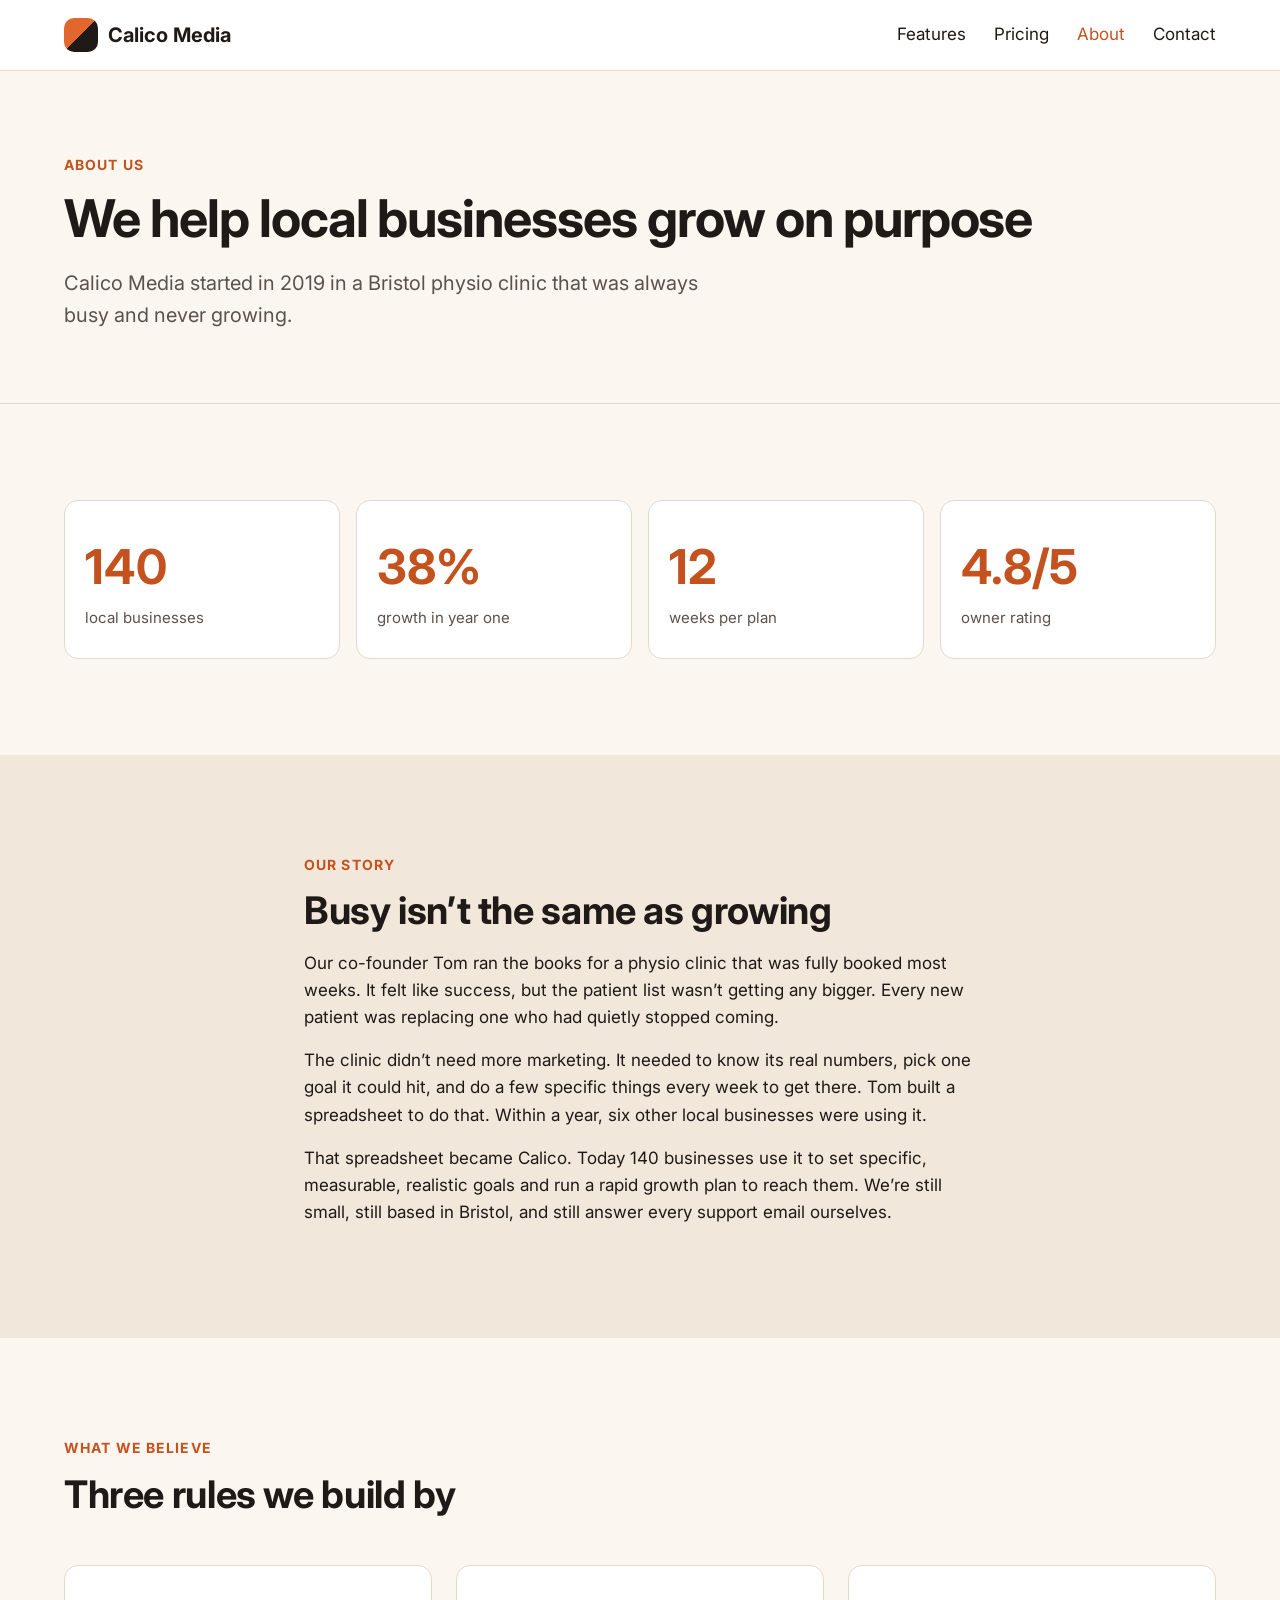
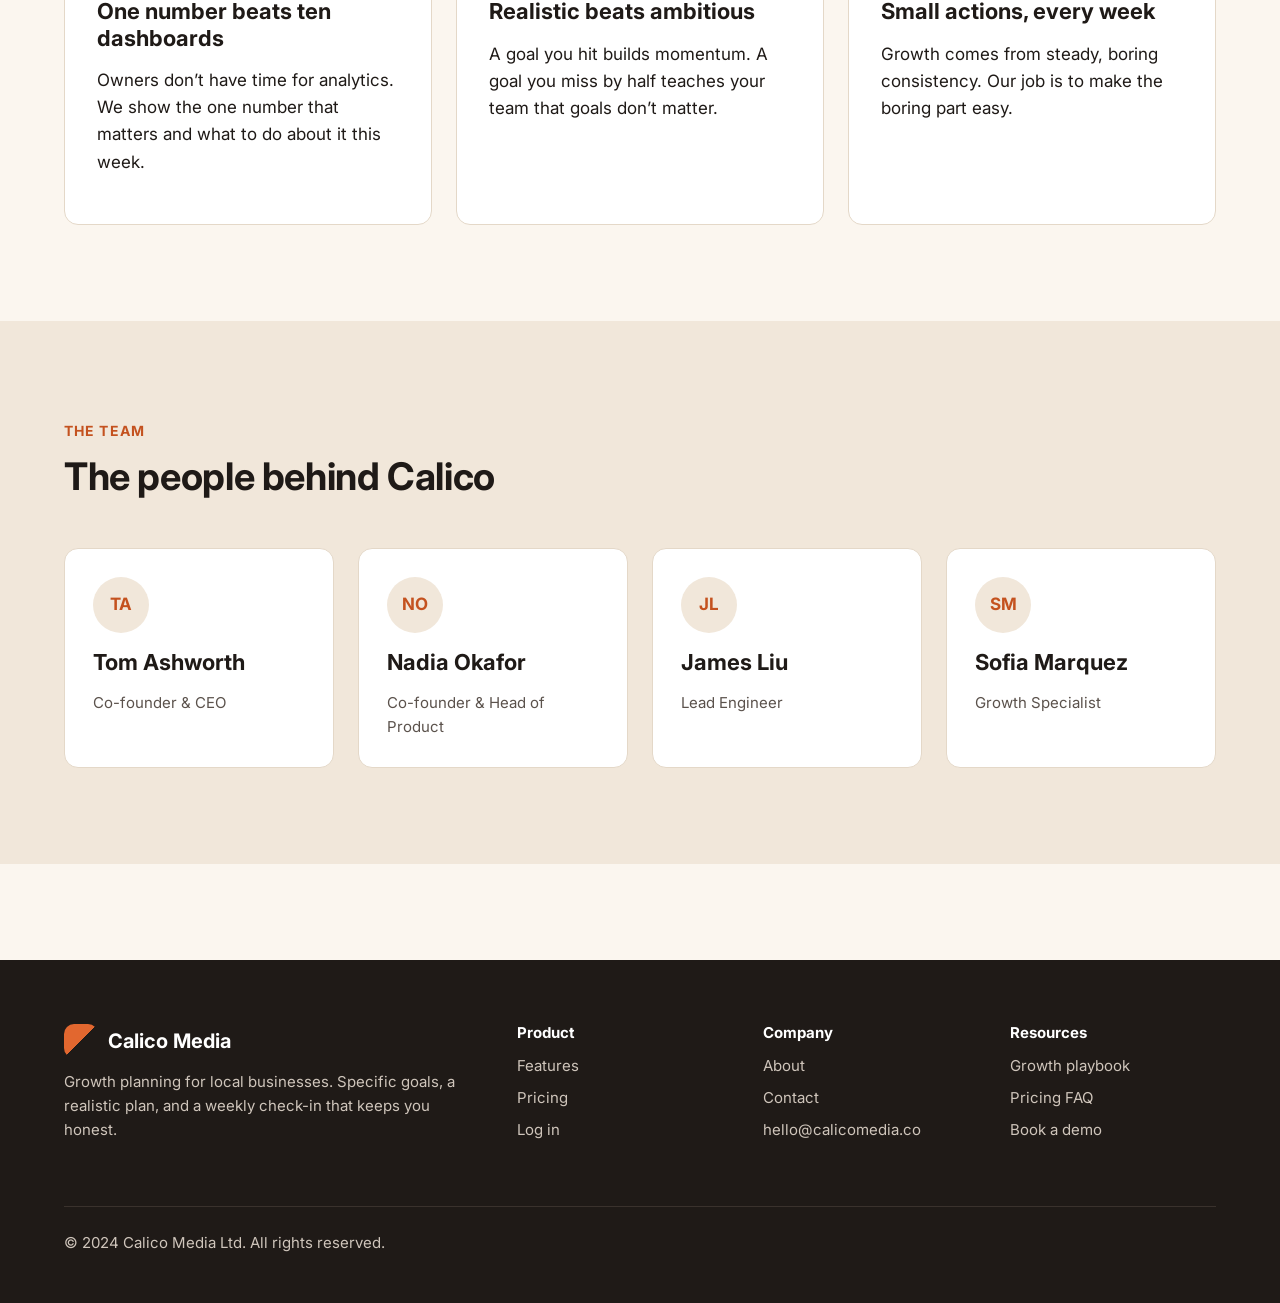
==== public/about.html @ 6a1b1b34 "fixed responsiveness, bugs" ====
<!DOCTYPE html>
<html lang="en">
<head>
  <meta charset="utf-8">
  <meta name="viewport" content="width=device-width, initial-scale=1">
  <title>About | Calico Media</title>
  <meta name="description" content="Calico Media builds growth planning software for local businesses. Here is who we are and why we started.">
  <link rel="preconnect" href="https://fonts.googleapis.com">
  <link rel="preconnect" href="https://fonts.gstatic.com" crossorigin>
  <link href="https://fonts.googleapis.com/css2?family=Inter:wght@100;200;300;400;500;600;700;800;900&display=swap" rel="stylesheet">
  <link rel="stylesheet" href="css/styles.css">
</head>
<body>
  <header class="site-header">
    <div class="container">
      <a class="logo" href="index.html"><span class="logo-mark"></span>Calico Media</a>
      <nav aria-label="Main">
        <ul class="nav-links">
          <li><a href="features.html">Features</a></li>
          <li><a href="pricing.html">Pricing</a></li>
          <li><a href="about.html" aria-current="page">About</a></li>
          <li><a href="contact.html">Contact</a></li>
        </ul>
      </nav>
    </div>
  </header>

  <main>
    <section class="page-header">
      <div class="container">
        <span class="eyebrow">About us</span>
        <h1>We help local businesses grow on purpose</h1>
        <p class="lead">Calico Media started in 2019 in a Bristol physio clinic that was always busy and never growing.</p>
      </div>
    </section>

    <section class="section">
      <div class="container">
        <div class="stats">
          <div class="stat">
            <span class="stat-number">140</span>
            <span class="stat-label">local businesses</span>
          </div>
          <div class="stat">
            <span class="stat-number">38%</span>
            <span class="stat-label">growth in year one</span>
          </div>
          <div class="stat">
            <span class="stat-number">12</span>
            <span class="stat-label">weeks per plan</span>
          </div>
          <div class="stat">
            <span class="stat-number">4.8/5</span>
            <span class="stat-label">owner rating</span>
          </div>
        </div>
      </div>
    </section>

    <section class="section section--sand">
      <div class="container prose">
        <span class="eyebrow">Our story</span>
        <h2>Busy isn&rsquo;t the same as growing</h2>
        <p>Our co-founder Tom ran the books for a physio clinic that was fully booked most weeks. It felt like success, but the patient list wasn&rsquo;t getting any bigger. Every new patient was replacing one who had quietly stopped coming.</p>
        <p>The clinic didn&rsquo;t need more marketing. It needed to know its real numbers, pick one goal it could hit, and do a few specific things every week to get there. Tom built a spreadsheet to do that. Within a year, six other local businesses were using it.</p>
        <p>That spreadsheet became Calico. Today 140 businesses use it to set specific, measurable, realistic goals and run a rapid growth plan to reach them. We&rsquo;re still small, still based in Bristol, and still answer every support email ourselves.</p>
      </div>
    </section>

    <section class="section">
      <div class="container">
        <div class="section-intro">
          <span class="eyebrow">What we believe</span>
          <h2>Three rules we build by</h2>
        </div>
        <div class="steps">
          <div class="step">
            <h3>One number beats ten dashboards</h3>
            <p>Owners don&rsquo;t have time for analytics. We show the one number that matters and what to do about it this week.</p>
          </div>
          <div class="step">
            <h3>Realistic beats ambitious</h3>
            <p>A goal you hit builds momentum. A goal you miss by half teaches your team that goals don&rsquo;t matter.</p>
          </div>
          <div class="step">
            <h3>Small actions, every week</h3>
            <p>Growth comes from steady, boring consistency. Our job is to make the boring part easy.</p>
          </div>
        </div>
      </div>
    </section>

    <section class="section section--sand">
      <div class="container">
        <div class="section-intro">
          <span class="eyebrow">The team</span>
          <h2>The people behind Calico</h2>
        </div>
        <div class="team-grid">
          <div class="person">
            <div class="avatar">TA</div>
            <h3>Tom Ashworth</h3>
            <p>Co-founder &amp; CEO</p>
          </div>
          <div class="person">
            <div class="avatar">NO</div>
            <h3>Nadia Okafor</h3>
            <p>Co-founder &amp; Head of Product</p>
          </div>
          <div class="person">
            <div class="avatar">JL</div>
            <h3>James Liu</h3>
            <p>Lead Engineer</p>
          </div>
          <div class="person">
            <div class="avatar">SM</div>
            <h3>Sofia Marquez</h3>
            <p>Growth Specialist</p>
          </div>
        </div>
      </div>
    </section>
  </main>

  <footer class="site-footer">
    <div class="container">
      <div class="footer-grid">
        <div>
          <a class="logo" href="index.html"><span class="logo-mark"></span>Calico Media</a>
          <p>Growth planning for local businesses. Specific goals, a realistic plan, and a weekly check-in that keeps you honest.</p>
        </div>
        <div>
          <h4>Product</h4>
          <ul>
            <li><a href="features.html">Features</a></li>
            <li><a href="pricing.html">Pricing</a></li>
            <li><a href="https://app.calicomedia.co/login">Log in</a></li>
          </ul>
        </div>
        <div>
          <h4>Company</h4>
          <ul>
            <li><a href="about.html">About</a></li>
            <li><a href="contact.html">Contact</a></li>
            <li><a href="mailto:hello@calicomedia.co">hello@calicomedia.co</a></li>
          </ul>
        </div>
        <div>
          <h4>Resources</h4>
          <ul>
            <li><a href="index.html#playbook">Growth playbook</a></li>
            <li><a href="pricing.html#faq">Pricing FAQ</a></li>
            <li><a href="contact.html">Book a demo</a></li>
          </ul>
        </div>
      </div>
      <div class="footer-bottom">
        <p>&copy; 2024 Calico Media Ltd. All rights reserved.</p>
      </div>
    </div>
  </footer>
</body>
</html>
---- public/css/styles.css ----
/* Calico Media marketing site */

:root {
  --ink: #1f1a17;
  --ink-soft: #5b524c;
  --cream: #fbf6ef;
  --sand: #f1e7da;
  --white: #ffffff;
  --orange: #e2672f;
  --orange-dark: #c4521f;
  --teal: #1f6f6b;
  --line: #e4d8c8;
  --radius: 14px;
}

*,
*::before,
*::after {
  box-sizing: border-box;
}
.btn__menu {
  display: none;
  color: orangered;
}
body {
  margin: 0;
  font-family:
    "Inter",
    -apple-system,
    BlinkMacSystemFont,
    "Segoe UI",
    sans-serif;
  font-weight: 400;
  font-size: 17px;
  line-height: 1.6;
  color: var(--ink);
  background: var(--cream);
}

h1,
h2,
h3,
h4 {
  font-weight: 700;
  line-height: 1.2;
  margin: 0 0 16px;
}

h1 {
  font-size: 52px;
  letter-spacing: -0.02em;
}

h2 {
  font-size: 38px;
  letter-spacing: -0.01em;
}

h3 {
  font-size: 22px;
}

p {
  margin: 0 0 16px;
}

a {
  color: var(--teal);
}

img {
  max-width: 100%;
}

.container {
  max-width: 1200px;
  margin: 0 auto;
  padding: 0 24px;
}

.section {
  padding: 96px 0;
}

.section--sand {
  background: var(--sand);
}

.eyebrow {
  display: inline-block;
  font-size: 14px;
  font-weight: 700;
  letter-spacing: 0.08em;
  text-transform: uppercase;
  color: var(--orange-dark);
  margin-bottom: 12px;
}

.lead {
  font-size: 20px;
  color: var(--ink-soft);
  max-width: 640px;
}

.section-intro {
  max-width: 680px;
  margin-bottom: 48px;
}

.btn {
  display: inline-block;
  padding: 14px 26px;
  border-radius: 999px;
  background: var(--orange);
  color: var(--white);
  font-weight: 700;
  text-decoration: none;
  border: 0;
  font-size: 16px;
  font-family: inherit;
  cursor: pointer;
}

.btn:hover {
  background: var(--orange-dark);
}

.btn--ghost {
  background: transparent;
  color: inherit;
  box-shadow: inset 0 0 0 2px currentColor;
}

.btn--ghost:hover {
  background: rgba(255, 255, 255, 0.1);
}

/* Header */

.site-header {
  background: var(--white);
  border-bottom: 1px solid var(--line);
}

.site-header .container {
  display: flex;
  flex-wrap: wrap;
  align-items: center;
  justify-content: space-between;
  gap: 12px 32px;
  padding-top: 18px;
  padding-bottom: 18px;
}

.logo {
  display: flex;
  align-items: center;
  gap: 10px;
  flex-shrink: 0;
  font-size: 20px;
  font-weight: 700;
  color: var(--ink);
  text-decoration: none;
}

.logo-mark {
  width: 34px;
  height: 34px;
  border-radius: 10px;
  background: linear-gradient(
    135deg,
    var(--orange) 0%,
    var(--orange) 50%,
    var(--ink) 50%,
    var(--ink) 100%
  );
}

.nav-links {
  display: flex;
  flex-wrap: wrap;
  align-items: center;
  gap: 8px 28px;
  list-style: none;
  margin: 0;
  padding: 0;
}

.nav-links a {
  color: var(--ink);
  text-decoration: none;
}

.nav-links a:hover,
.nav-links a[aria-current="page"] {
  color: var(--orange-dark);
}

.site-header--home {
  background: var(--ink);
  border-bottom: 0;
}

.site-header--home .logo,
.site-header--home .nav-links a {
  color: var(--white);
}

.site-header--home .logo-mark {
  background: linear-gradient(
    135deg,
    var(--orange) 0%,
    var(--orange) 50%,
    var(--white) 50%,
    var(--white) 100%
  );
}

.site-header--home .container {
  flex-wrap: nowrap;
}

.site-header--home nav {
  min-width: 0;
}

.site-header--home .nav-links {
  flex-wrap: nowrap;
  gap: 0;
}

.site-header--home .nav-links li {
  min-width: 0;
}

.site-header--home .nav-links a {
  display: block;
  padding: 0 14px;
  white-space: nowrap;
}

.site-header--home .nav-links li:last-child {
  flex-shrink: 0;
}

.site-header--home .nav-links .btn {
  margin-left: 12px;
  padding: 10px 20px;
}

/* Home hero */

.hero {
  background: var(--ink);
  color: var(--white);
  padding: 56px 0 88px;
}

.hero-inner {
  display: flex;
  align-items: center;
  gap: 56px;
}

.hero-text {
  flex: 1;
}

.hero-text .lead {
  color: #d9cfc5;
}

.hero-actions {
  display: flex;
  flex-wrap: wrap;
  gap: 12px;
  margin-top: 32px;
}

.hero-media {
  width: 600px;
  flex-shrink: 0;
}

.hero-image {
  width: 100%;
  aspect-ratio: 4 / 3;
  object-fit: cover;
  border-radius: var(--radius);
  display: block;
  max-width: 100%;
  max-height: auto;
}

/* Trust strip */

.trust {
  padding: 40px 0;
  border-bottom: 1px solid var(--line);
  text-align: center;
}

.trust p {
  color: var(--ink-soft);
  font-size: 15px;
}

.trust-list {
  display: flex;
  flex-wrap: wrap;
  justify-content: center;
  gap: 12px 40px;
  list-style: none;
  margin: 0;
  padding: 0;
  font-weight: 700;
  font-size: 18px;
  color: #8a7d72;
}

/* Steps */

.steps {
  display: grid;
  grid-template-columns: repeat(auto-fit, minmax(240px, 1fr));
  gap: 24px;
}

.step {
  background: var(--white);
  border: 1px solid var(--line);
  border-radius: var(--radius);
  padding: 32px;
}

.step-number {
  display: inline-flex;
  align-items: center;
  justify-content: center;
  width: 40px;
  height: 40px;
  border-radius: 50%;
  background: var(--sand);
  color: var(--orange-dark);
  font-weight: 700;
  margin-bottom: 16px;
}

/* Check list */

.check-list {
  list-style: none;
  margin: 24px 0 0;
  padding: 0;
}

.check-list li {
  position: relative;
  padding-left: 32px;
  margin-bottom: 14px;
}

.check-list li::before {
  content: "";
  position: absolute;
  left: 0;
  top: 6px;
  width: 16px;
  height: 16px;
  border-radius: 50%;
  background: var(--teal);
  box-shadow: inset 0 0 0 4px #cfe6e4;
}

/* FAQ */

.faq {
  max-width: 820px;
}

.faq details {
  border-top: 1px solid var(--line);
  padding: 20px 0;
}

.faq details:last-child {
  border-bottom: 1px solid var(--line);
}

.faq summary {
  font-weight: 700;
  font-size: 19px;
  cursor: pointer;
}

.faq details p {
  margin-top: 12px;
  color: var(--ink-soft);
}

/* Feature rows */

.feature-row {
  display: grid;
  grid-template-columns: 1fr 1fr;
  gap: 64px;
  align-items: center;
  margin-bottom: 96px;
}

.feature-row:last-child {
  margin-bottom: 0;
}

.feature-row--reverse .feature-media {
  order: 2;
}

.feature-media img {
  display: block;
  width: 100%;
  aspect-ratio: 4 / 3;
  object-fit: cover;
  border-radius: var(--radius);
}

/* Playbook */

.playbook-grid {
  display: grid;
  grid-template-columns: repeat(3, 1fr);
  gap: 28px;
}

/* Card grid */

.card-grid {
  display: grid;
  grid-template-columns: repeat(3, 1fr);
  gap: 28px;
}

.card {
  background: var(--white);
  border: 1px solid var(--line);
  border-radius: var(--radius);
  overflow: hidden;
}

.card img {
  display: block;
  width: 100%;
  aspect-ratio: 16 / 10;
  object-fit: cover;
}

.card-body {
  padding: 24px 28px 28px;
}

.card-body p {
  color: var(--ink-soft);
}

.card-tag {
  font-size: 13px;
  font-weight: 700;
  text-transform: uppercase;
  letter-spacing: 0.06em;
  color: var(--teal);
}

.icon-dot {
  width: 44px;
  height: 44px;
  border-radius: 12px;
  background: var(--sand);
  margin-bottom: 18px;
  position: relative;
}

.icon-dot::after {
  content: "";
  position: absolute;
  inset: 13px;
  border-radius: 50%;
  background: var(--orange);
}

/* CTA band */

.cta-band {
  background: var(--ink);
  color: var(--white);
  border-radius: 24px;
  overflow: hidden;
}

.cta-band img {
  display: block;
  width: 100%;
  aspect-ratio: 21 / 8;
  object-fit: cover;
}

.cta-body {
  padding: 48px;
  display: flex;
  flex-wrap: wrap;
  align-items: center;
  justify-content: space-between;
  gap: 24px;
}

.cta-body h2 {
  margin: 0;
  max-width: 620px;
}

/* Page header (inner pages) */

.page-header {
  padding: 80px 0 56px;
  border-bottom: 1px solid var(--line);
}

/* Pricing */

.pricing-grid {
  display: grid;
  grid-template-columns: repeat(auto-fit, minmax(260px, 1fr));
  gap: 24px;
  align-items: stretch;
}

.pricing-card {
  background: var(--white);
  border: 1px solid var(--line);
  border-radius: var(--radius);
  padding: 36px 32px;
  display: flex;
  flex-direction: column;
}

.pricing-card--featured {
  border: 2px solid var(--orange);
  box-shadow: 0 24px 48px rgba(226, 103, 47, 0.14);
}

.plan-badge {
  align-self: flex-start;
  font-size: 13px;
  font-weight: 700;
  background: var(--orange);
  color: var(--white);
  border-radius: 999px;
  padding: 4px 12px;
  margin-bottom: 16px;
}

.price {
  font-size: 48px;
  font-weight: 700;
  margin: 8px 0 4px;
}

.price small {
  font-size: 17px;
  font-weight: 400;
  color: var(--ink-soft);
}

.pricing-card .check-list {
  flex: 1;
  margin-bottom: 28px;
}

.pricing-card .btn {
  text-align: center;
}

.pricing-note {
  margin-top: 32px;
  color: var(--ink-soft);
  font-size: 15px;
}

/* About */

.stats {
  display: grid;
  grid-template-columns: repeat(auto-fit, minmax(160px, 1fr));
  gap: 16px;
}

.stat {
  background: var(--white);
  border: 1px solid var(--line);
  border-radius: var(--radius);
  padding: 28px 20px;
}

.stat-number {
  display: block;
  font-size: 48px;
  font-weight: 700;
  color: var(--orange-dark);
}

.stat-label {
  display: block;
  font-size: 15px;
  color: var(--ink-soft);
}

.prose {
  max-width: 720px;
}

.team-grid {
  display: grid;
  grid-template-columns: repeat(auto-fit, minmax(220px, 1fr));
  gap: 24px;
}

.person {
  background: var(--white);
  border: 1px solid var(--line);
  border-radius: var(--radius);
  padding: 28px;
}

.avatar {
  width: 56px;
  height: 56px;
  border-radius: 50%;
  background: var(--sand);
  color: var(--orange-dark);
  display: flex;
  align-items: center;
  justify-content: center;
  font-weight: 700;
  margin-bottom: 16px;
}

.person p {
  color: var(--ink-soft);
  font-size: 15px;
  margin: 0;
}

/* Contact */

.contact-layout {
  display: grid;
  grid-template-columns: 3fr 2fr;
  gap: 64px;
}

.contact-form label {
  display: block;
  font-weight: 700;
  margin-bottom: 6px;
}

.contact-form input,
.contact-form textarea {
  display: block;
  width: 100%;
  font: inherit;
  padding: 12px 14px;
  border: 1px solid var(--line);
  border-radius: 10px;
  background: var(--white);
  margin-bottom: 20px;
}

.contact-form textarea {
  min-height: 160px;
  resize: vertical;
}

.form-status {
  margin-top: 16px;
  font-weight: 700;
}

.form-status--success {
  color: var(--teal);
}

.form-status--error {
  color: #b3261e;
}

.contact-aside {
  background: var(--white);
  border: 1px solid var(--line);
  border-radius: var(--radius);
  padding: 32px;
  align-self: start;
}

.contact-aside h3 {
  font-size: 18px;
  margin-top: 24px;
  margin-bottom: 6px;
}

.contact-aside h3:first-child {
  margin-top: 0;
}

.contact-aside p {
  color: var(--ink-soft);
  margin: 0;
}

/* Footer */

.site-footer {
  background: var(--ink);
  color: #cfc5bb;
  padding: 64px 0 32px;
  margin-top: 96px;
  font-size: 15px;
}

.footer-grid {
  display: grid;
  grid-template-columns: 2fr 1fr 1fr 1fr;
  gap: 40px;
}

.site-footer h4 {
  color: var(--white);
  font-size: 15px;
  margin-bottom: 12px;
}

.site-footer ul {
  list-style: none;
  margin: 0;
  padding: 0;
}

.site-footer li {
  margin-bottom: 8px;
}

.site-footer a {
  color: #cfc5bb;
  text-decoration: none;
}

.site-footer a:hover {
  color: var(--white);
}

.site-footer .logo {
  color: var(--white);
  margin-bottom: 12px;
}

.footer-bottom {
  border-top: 1px solid #3a322d;
  margin-top: 48px;
  padding-top: 24px;
}
.
/* --- Mobile Menu Base Styles --- */

.btn__menu {
  background-color: transparent;
  border: none;
  display: none;
  cursor: pointer;
  transition: all 300ms ease;
}

.btn__menu--svg:hover {
  filter: invert(26%) sepia(94%) saturate(7476%) hue-rotate(261deg) brightness(94%) contrast(115%);
}
.menu {
  position: fixed;
  top: 0;
  right: 0;
  width: 100vw;
  height: 100vh;
  background-color: var(--ink);
  display: flex;
  flex-direction: column;
  justify-content: center;
  align-items: center;
  z-index: 999;
  

  visibility: hidden;
  opacity: 0;
  transform: translateX(100%);
  transition: all 0.3s ease-in-out;
}

/* 2. Shown when the body has the .menu--open class */
body.menu--open {
  overflow: hidden;
}

body.menu--open .menu {
  visibility: visible;
  opacity: 1;
  transform: translateX(0);
}

.btn__menu--close {
  position: fixed;
  top: 24px;
  right: 24px;
  background: transparent;
  border: none;
  cursor: pointer;
}

.btn__menu--close svg {
  color: var(--white);
}

.menu__links {
  list-style: none;
  padding: 0;
  margin: 0;
  display: flex;
  flex-direction: column;
  align-items: center;
  gap: 20px;
}

.menu__link {
  color: var(--white);
  font-size: 22px;
  font-weight: 600;
  text-decoration: none;
}

.menu__link--primary {
  color: #f7fafc;
  padding: 12px 32px;
  background: var(--orange);
  border-radius: 500px;
  border: none;
}
/* Enable hamburger button on mobile/tablet */
@media (max-width: 768px) {
  .nav-links {
    display: none;
  }
  .btn__menu {
    display: block;
  }
}
/* Enable hamburger button on mobile/tablet */
@media (max-width: 768px) {
  .nav-links {
    display: none;
  }
  .btn__menu {
    display: block;
  }
}
/* When the body has the class, show the menu */

@media (max-width: 768px) {
  h1 {
    font-size: 40px;
    flex-wrap: wrap;
  }
  p {
    font-size: 16px;
  }

  h2 {
    font-size: 30px;
  }

  .section {
    padding: 64px 0;
  }

  .feature-row {
    grid-template-columns: 1fr;
    gap: 32px;
    margin-bottom: 64px;
  }

  .feature-row--reverse .feature-media {
    order: 0;
  }

  .card-grid {
    grid-template-columns: repeat(2, 1fr);
  }

  .contact-layout {
    grid-template-columns: 1fr;
    gap: 40px;
  }

  .footer-grid {
    grid-template-columns: 1fr 1fr;
  }
  .hero-inner {
    flex-direction: column-reverse;
    gap: 32px;
    overflow: hidden;
  }
  .hero-image {
    object-fit: scale-down;
    max-width: 75%;
  }
  .nav-links {
    display: none;
  }
  .btn__menu {
    display: block;
  }
  .playbook-grid {
    display: flex;
    flex-direction: column;
    gap: 28px;
  }

  .menu--open {
    max-height: 100vh;
    overflow-y: hidden;
    display: block;
    align-items: center;
  }
  /* 1. Hide the menu by default on mobile */
  .menu {
    display: none;
  }

  /* 2. Show the menu when the body has the 'menu--open' class */
  body.menu--open .menu {
    display: block; /* Or 'flex' depending on your layout */
  }
  /* --- Mobile Menu Styles --- */

.btn__menu {
  background-color: transparent;
  border: none;
  display: none;
  cursor: pointer;
  transition: all 300ms ease;
}

.btn__menu--svg:hover {
  filter: invert(26%) sepia(94%) saturate(7476%) hue-rotate(261deg) brightness(94%) contrast(115%);
}

/* 1. The menu container hidden by default */
.menu {
  position: fixed;
  top: 0;
  right: 0;
  width: 100vw;
  height: 100vh;
  background-color: var(--ink); /* Matches your dark theme */
  display: flex;
  flex-direction: column;
  justify-content: center;
  align-items: center;
  z-index: 999;
  
  /* Hidden state */
  visibility: hidden;
  opacity: 0;
  transform: translateX(100%);
  transition: all 0.3s ease-in-out;
}

/* 2. Shown when the body has the .menu--open class */
body.menu--open {
  overflow: hidden; /* Prevents background scrolling when menu is open */
}

body.menu--open .menu {
  visibility: visible;
  opacity: 1;
  transform: translateX(0);
}




.menu__links {
  list-style: none;
  padding: 0;
  margin: 0;
  display: flex;
  flex-direction: column;
  align-items: center;
  gap: 20px;
}

.menu__link {
  color: var(--white);
  font-size: 22px;
  font-weight: 600;
  text-decoration: none;
}

/* Enable hamburger button only on mobile/tablet */
@media (max-width: 768px) {
  .nav-links {
    display: none;
  }
  .btn__menu {
    display: block;
  }
}
}

@media (max-width: 480px) {
  h1 {
    font-size: 24px;
    flex-wrap: wrap;
  }
  p {
    font-size: 16px;
  }

  .card-grid {
    grid-template-columns: 1fr;
  }

  .cta-body {
    padding: 32px 24px;
  }

  .footer-grid {
    grid-template-columns: 1fr;
  }
  .hero-inner {
    gap: 24px;
    flex-direction: column-reverse;
    overflow: hidden;
  }
  .hero-image,
  .hero-media {
    object-fit: scale-down;
    max-width: 75%;
    flex: 1;
  }
  .nav-links {
    display: none;
  }

  .playbook-grid {
    display: flex;
    flex-direction: column;
    gap: 28px;
  }
  body.menu--open .menu {
    display: block;
  }













  /* 2. Show the menu when the body has the 'menu--open' class */
  .menu--open .menu {
    display: block; /* Or 'flex' depending on your layout */
  }
  /* --- Mobile Menu Styles --- */

.btn__menu {
  background-color: transparent;
  border: none;
  display: none;
  cursor: pointer;
  transition: all 300ms ease;
}

.btn__menu--svg:hover {
  filter: invert(26%) sepia(94%) saturate(7476%) hue-rotate(261deg) brightness(94%) contrast(115%);
}

/* 1. The menu container hidden by default */
.menu {
  position: fixed;
  top: 0;
  right: 0;
  width: 100vw;
  height: 100vh;
  background-color: var(--ink); /* Matches your dark theme */
  display: flex;
  flex-direction: column;
  justify-content: center;
  align-items: center;
  z-index: 999;
  
  /* Hidden state */
  visibility: hidden;
  opacity: 0;
  transform: translateX(100%);
  transition: all 0.3s ease-in-out;
}

/* 2. Shown when the body has the .menu--open class */
body.menu--open {
  overflow: hidden; /* Prevents background scrolling when menu is open */
}

body.menu--open .menu {
  visibility: visible;
  opacity: 1;
  transform: translateX(0);
}

.btn__menu--close {
  position: fixed;
  top: 24px;
  right: 24px;
  background: transparent;
  border: none;
  font-size: 24px;
  color: var(--white);
  cursor: pointer;
}

.menu__links {
  list-style: none;
  padding: 0;
  margin: 0;
  display: flex;
  flex-direction: column;
  align-items: center;
  gap: 20px;
}

.menu__link {
  color: var(--white);
  font-size: 22px;
  font-weight: 600;
  text-decoration: none;
}

/* Enable hamburger button only on mobile/tablet */
@media (max-width: 768px) {
  .nav-links {
    display: none;
  }
  .btn__menu {
    display: block;
  }
}
}
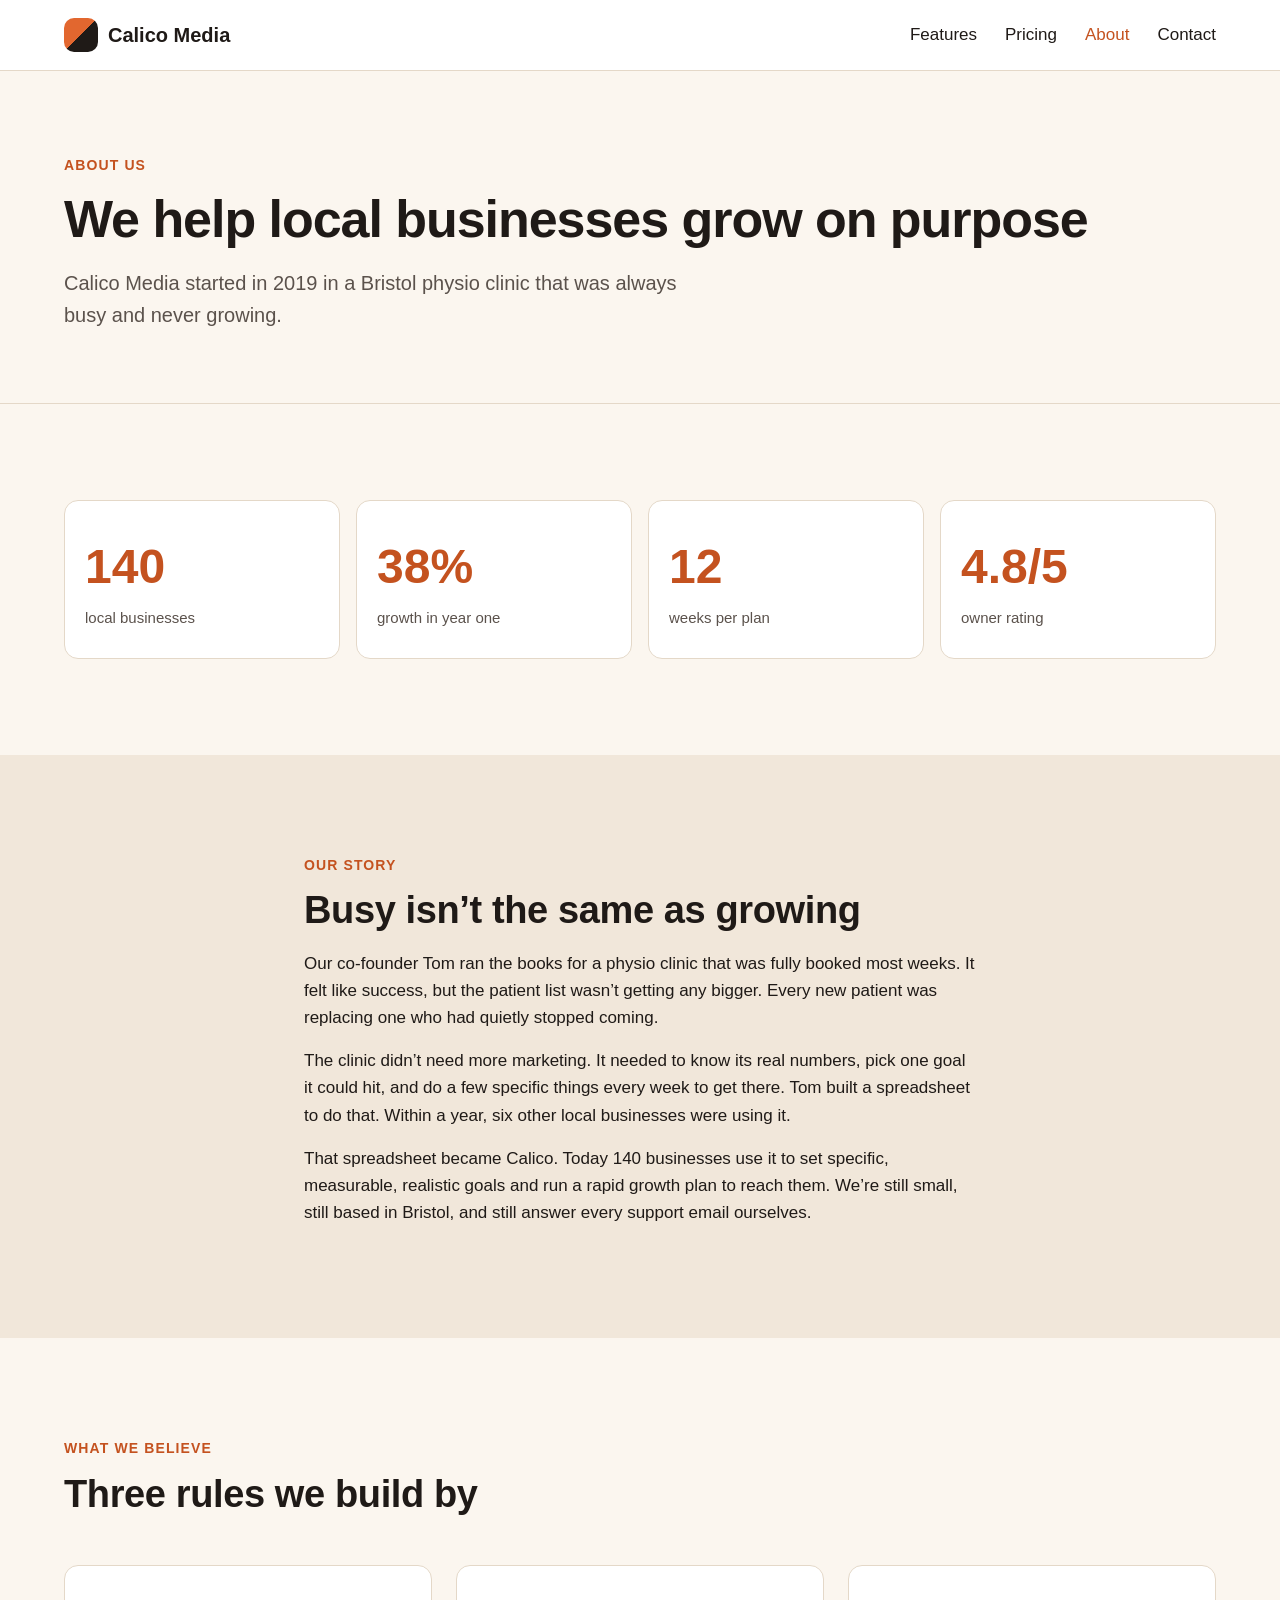
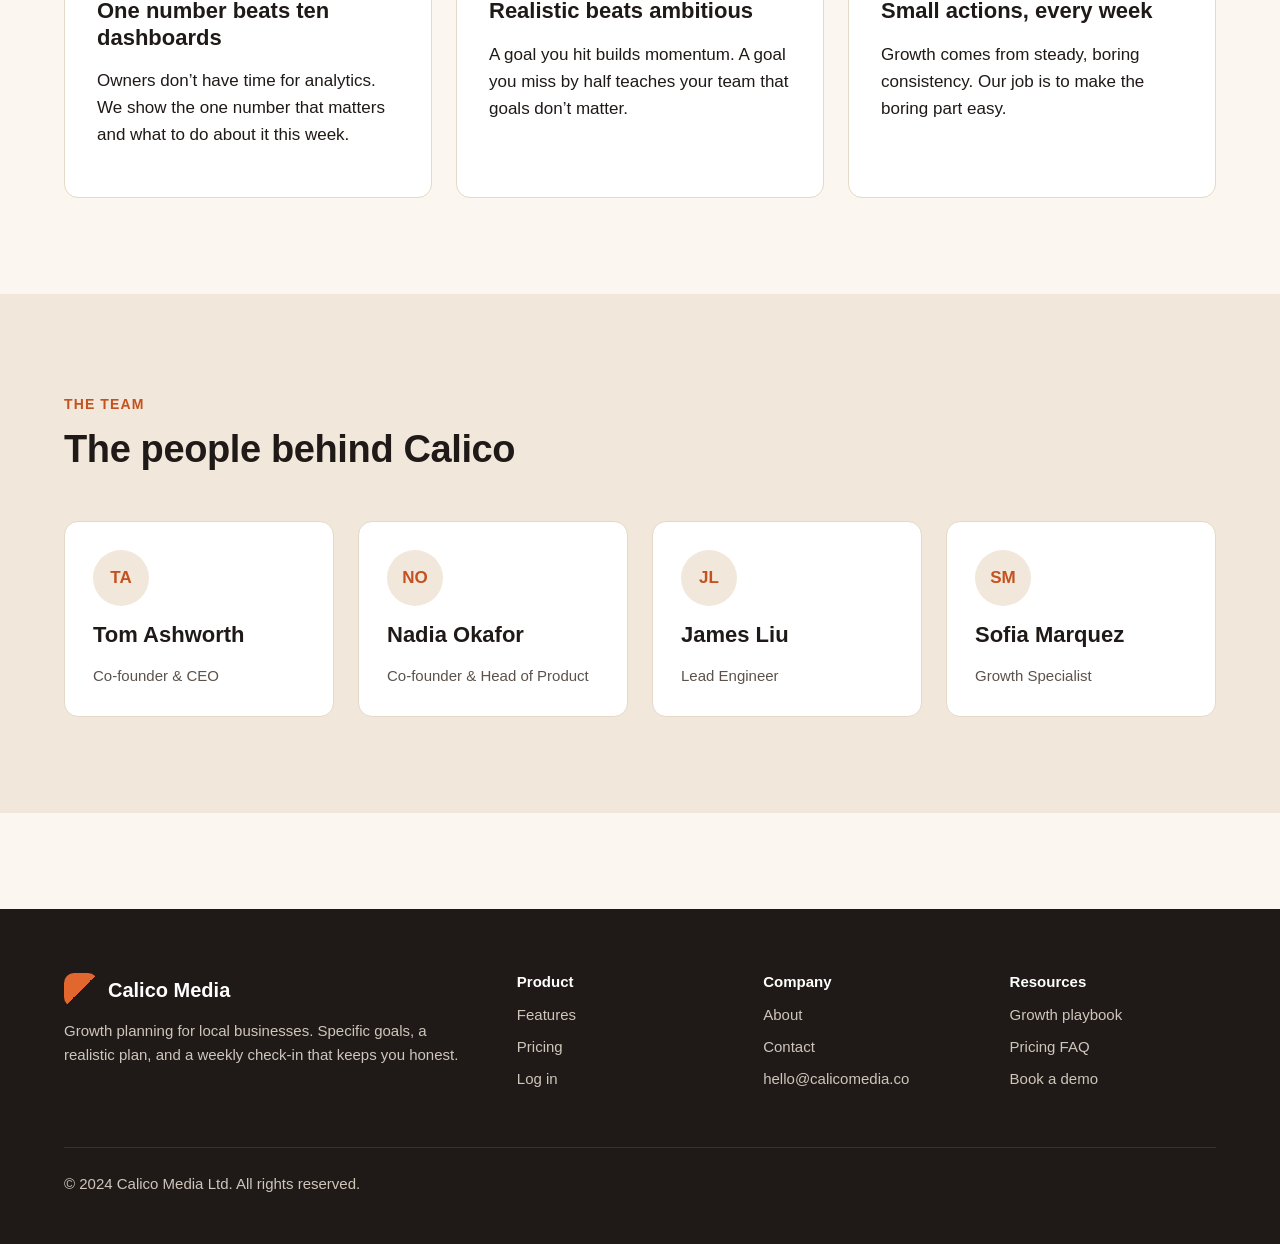
==== commit 59125509: "made responsive chanves per instruct" ====
--- a/public/about.html
+++ b/public/about.html
@@ -5,9 +5,6 @@
   <meta name="viewport" content="width=device-width, initial-scale=1">
   <title>About | Calico Media</title>
   <meta name="description" content="Calico Media builds growth planning software for local businesses. Here is who we are and why we started.">
-  <link rel="preconnect" href="https://fonts.googleapis.com">
-  <link rel="preconnect" href="https://fonts.gstatic.com" crossorigin>
-  <link href="https://fonts.googleapis.com/css2?family=Inter:wght@100;200;300;400;500;600;700;800;900&display=swap" rel="stylesheet">
   <link rel="stylesheet" href="css/styles.css">
 </head>
 <body>
--- a/public/css/styles.css
+++ b/public/css/styles.css
@@ -1,4 +1,45 @@
 /* Calico Media marketing site */
+
+/* body {
+  font-family: "manrope";
+} */
+/* 1. Register the Regular font weight */
+
+@font-face {
+  font-family: "Inter";
+  src: url("../fonts/Inter_18pt-Regular.ttf") format("truetype");
+  font-weight: 400;
+  font-style: normal;
+  font-display: swap;
+}
+
+/* 2. Register the Bold font weight */
+
+@font-face {
+  font-family: "Inter";
+  src: url("../fonts/Inter_18pt-Bold.ttf") format("truetype");
+  font-weight: 700;
+  font-style: normal;
+  font-display: swap;
+}
+
+/* 3. Apply Inter globally to your body and set default weight */
+body {
+  font-family: "Inter", sans-serif;
+  font-weight: 400;
+}
+
+/* Ensure headings or bold tags use the 700 weight */
+h1,
+h2,
+h3,
+h4,
+h5,
+h6,
+strong,
+b {
+  font-weight: 700;
+}
 
 :root {
   --ink: #1f1a17;
@@ -24,12 +65,6 @@
 }
 body {
   margin: 0;
-  font-family:
-    "Inter",
-    -apple-system,
-    BlinkMacSystemFont,
-    "Segoe UI",
-    sans-serif;
   font-weight: 400;
   font-size: 17px;
   line-height: 1.6;
@@ -217,7 +252,7 @@
 }
 
 .site-header--home .container {
-  flex-wrap: nowrap;
+  flex-wrap: wrap;
 }
 
 .site-header--home nav {
@@ -225,7 +260,7 @@
 }
 
 .site-header--home .nav-links {
-  flex-wrap: nowrap;
+  flex-wrap: wrap;
   gap: 0;
 }
 
@@ -277,17 +312,18 @@
   margin-top: 32px;
 }
 
-.hero-media {
-  width: 600px;
-  flex-shrink: 0;
-}
+/* .hero-media {
+  width: 100%;
+  flex-shrink: 1;
+  max-width: ;
+} */
 
 .hero-image {
   width: 100%;
   aspect-ratio: 4 / 3;
   object-fit: cover;
   border-radius: var(--radius);
-  display: block;
+  display: center;
   max-width: 100%;
   max-height: auto;
 }
@@ -426,12 +462,16 @@
 
 /* Playbook */
 
-.playbook-grid {
+/* .playbook-grid {
   display: grid;
   grid-template-columns: repeat(3, 1fr);
   gap: 28px;
-}
-
+} */
+.playbook-grid {
+  display: grid;
+  grid-template-columns: repeat(auto-fit, minmax(300px, 1fr));
+  gap: 28px;
+}
 /* Card grid */
 
 .card-grid {
@@ -779,7 +819,8 @@
 }
 
 .btn__menu--svg:hover {
-  filter: invert(26%) sepia(94%) saturate(7476%) hue-rotate(261deg) brightness(94%) contrast(115%);
+  filter: invert(26%) sepia(94%) saturate(7476%) hue-rotate(261deg)
+    brightness(94%) contrast(115%);
 }
 .menu {
   position: fixed;
@@ -793,7 +834,6 @@
   justify-content: center;
   align-items: center;
   z-index: 999;
-  
 
   visibility: hidden;
   opacity: 0;
@@ -915,7 +955,9 @@
   }
   .hero-image {
     object-fit: scale-down;
-    max-width: 75%;
+    max-width: 100%;
+    flex-shrink: 1;
+    align-items: center;
   }
   .nav-links {
     display: none;
@@ -946,79 +988,77 @@
   }
   /* --- Mobile Menu Styles --- */
 
-.btn__menu {
-  background-color: transparent;
-  border: none;
-  display: none;
-  cursor: pointer;
-  transition: all 300ms ease;
-}
-
-.btn__menu--svg:hover {
-  filter: invert(26%) sepia(94%) saturate(7476%) hue-rotate(261deg) brightness(94%) contrast(115%);
-}
-
-/* 1. The menu container hidden by default */
-.menu {
-  position: fixed;
-  top: 0;
-  right: 0;
-  width: 100vw;
-  height: 100vh;
-  background-color: var(--ink); /* Matches your dark theme */
-  display: flex;
-  flex-direction: column;
-  justify-content: center;
-  align-items: center;
-  z-index: 999;
-  
-  /* Hidden state */
-  visibility: hidden;
-  opacity: 0;
-  transform: translateX(100%);
-  transition: all 0.3s ease-in-out;
-}
-
-/* 2. Shown when the body has the .menu--open class */
-body.menu--open {
-  overflow: hidden; /* Prevents background scrolling when menu is open */
-}
-
-body.menu--open .menu {
-  visibility: visible;
-  opacity: 1;
-  transform: translateX(0);
-}
-
-
-
-
-.menu__links {
-  list-style: none;
-  padding: 0;
-  margin: 0;
-  display: flex;
-  flex-direction: column;
-  align-items: center;
-  gap: 20px;
-}
-
-.menu__link {
-  color: var(--white);
-  font-size: 22px;
-  font-weight: 600;
-  text-decoration: none;
-}
-
-/* Enable hamburger button only on mobile/tablet */
-@media (max-width: 768px) {
-  .nav-links {
+  .btn__menu {
+    background-color: transparent;
+    border: none;
     display: none;
-  }
-  .btn__menu {
-    display: block;
-  }
-}
+    cursor: pointer;
+    transition: all 300ms ease;
+  }
+
+  .btn__menu--svg:hover {
+    filter: invert(26%) sepia(94%) saturate(7476%) hue-rotate(261deg)
+      brightness(94%) contrast(115%);
+  }
+
+  /* 1. The menu container hidden by default */
+  .menu {
+    position: fixed;
+    top: 0;
+    right: 0;
+    width: 100vw;
+    height: 100vh;
+    background-color: var(--ink); /* Matches your dark theme */
+    display: flex;
+    flex-direction: column;
+    justify-content: center;
+    align-items: center;
+    z-index: 999;
+
+    /* Hidden state */
+    visibility: hidden;
+    opacity: 0;
+    transform: translateX(100%);
+    transition: all 0.3s ease-in-out;
+  }
+
+  /* 2. Shown when the body has the .menu--open class */
+  body.menu--open {
+    overflow: hidden; /* Prevents background scrolling when menu is open */
+  }
+
+  body.menu--open .menu {
+    visibility: visible;
+    opacity: 1;
+    transform: translateX(0);
+  }
+
+  .menu__links {
+    list-style: none;
+    padding: 0;
+    margin: 0;
+    display: flex;
+    flex-direction: column;
+    align-items: center;
+    gap: 20px;
+  }
+
+  .menu__link {
+    color: var(--white);
+    font-size: 22px;
+    font-weight: 600;
+    text-decoration: none;
+  }
+
+  /* Enable hamburger button only on mobile/tablet */
+  @media (max-width: 768px) {
+    .nav-links {
+      display: none;
+    }
+    .btn__menu {
+      display: block;
+    }
+  }
 }
 
 @media (max-width: 480px) {
@@ -1049,8 +1089,8 @@
   .hero-image,
   .hero-media {
     object-fit: scale-down;
-    max-width: 75%;
-    flex: 1;
+    max-width: 100%;
+    flex-shrink: 1;
   }
   .nav-links {
     display: none;
@@ -1065,104 +1105,92 @@
     display: block;
   }
 
-
-
-
-
-
-
-
-
-
-
-
-
   /* 2. Show the menu when the body has the 'menu--open' class */
   .menu--open .menu {
     display: block; /* Or 'flex' depending on your layout */
   }
   /* --- Mobile Menu Styles --- */
 
-.btn__menu {
-  background-color: transparent;
-  border: none;
-  display: none;
-  cursor: pointer;
-  transition: all 300ms ease;
-}
-
-.btn__menu--svg:hover {
-  filter: invert(26%) sepia(94%) saturate(7476%) hue-rotate(261deg) brightness(94%) contrast(115%);
-}
-
-/* 1. The menu container hidden by default */
-.menu {
-  position: fixed;
-  top: 0;
-  right: 0;
-  width: 100vw;
-  height: 100vh;
-  background-color: var(--ink); /* Matches your dark theme */
-  display: flex;
-  flex-direction: column;
-  justify-content: center;
-  align-items: center;
-  z-index: 999;
-  
-  /* Hidden state */
-  visibility: hidden;
-  opacity: 0;
-  transform: translateX(100%);
-  transition: all 0.3s ease-in-out;
-}
-
-/* 2. Shown when the body has the .menu--open class */
-body.menu--open {
-  overflow: hidden; /* Prevents background scrolling when menu is open */
-}
-
-body.menu--open .menu {
-  visibility: visible;
-  opacity: 1;
-  transform: translateX(0);
-}
-
-.btn__menu--close {
-  position: fixed;
-  top: 24px;
-  right: 24px;
-  background: transparent;
-  border: none;
-  font-size: 24px;
-  color: var(--white);
-  cursor: pointer;
-}
-
-.menu__links {
-  list-style: none;
-  padding: 0;
-  margin: 0;
-  display: flex;
-  flex-direction: column;
-  align-items: center;
-  gap: 20px;
-}
-
-.menu__link {
-  color: var(--white);
-  font-size: 22px;
-  font-weight: 600;
-  text-decoration: none;
-}
-
-/* Enable hamburger button only on mobile/tablet */
-@media (max-width: 768px) {
-  .nav-links {
+  .btn__menu {
+    background-color: transparent;
+    border: none;
     display: none;
-  }
-  .btn__menu {
-    display: block;
-  }
-}
-}
-
+    cursor: pointer;
+    transition: all 300ms ease;
+  }
+
+  .btn__menu--svg:hover {
+    filter: invert(26%) sepia(94%) saturate(7476%) hue-rotate(261deg)
+      brightness(94%) contrast(115%);
+  }
+
+  /* 1. The menu container hidden by default */
+  .menu {
+    position: fixed;
+    top: 0;
+    right: 0;
+    width: 100vw;
+    height: 100vh;
+    background-color: var(--ink); /* Matches your dark theme */
+    display: flex;
+    flex-direction: column;
+    justify-content: center;
+    align-items: center;
+    z-index: 999;
+
+    /* Hidden state */
+    visibility: hidden;
+    opacity: 0;
+    transform: translateX(100%);
+    transition: all 0.3s ease-in-out;
+  }
+
+  /* 2. Shown when the body has the .menu--open class */
+  body.menu--open {
+    overflow: hidden; /* Prevents background scrolling when menu is open */
+  }
+
+  body.menu--open .menu {
+    visibility: visible;
+    opacity: 1;
+    transform: translateX(0);
+  }
+
+  .btn__menu--close {
+    position: fixed;
+    top: 24px;
+    right: 24px;
+    background: transparent;
+    border: none;
+    font-size: 24px;
+    color: var(--white);
+    cursor: pointer;
+  }
+
+  .menu__links {
+    list-style: none;
+    padding: 0;
+    margin: 0;
+    display: flex;
+    flex-direction: column;
+    align-items: center;
+    gap: 20px;
+  }
+
+  .menu__link {
+    color: var(--white);
+    font-size: 22px;
+    font-weight: 600;
+    text-decoration: none;
+  }
+
+  /* Enable hamburger button only on mobile/tablet */
+  @media (max-width: 768px) {
+    .nav-links {
+      display: none;
+    }
+    .btn__menu {
+      display: block;
+    }
+  }
+}
